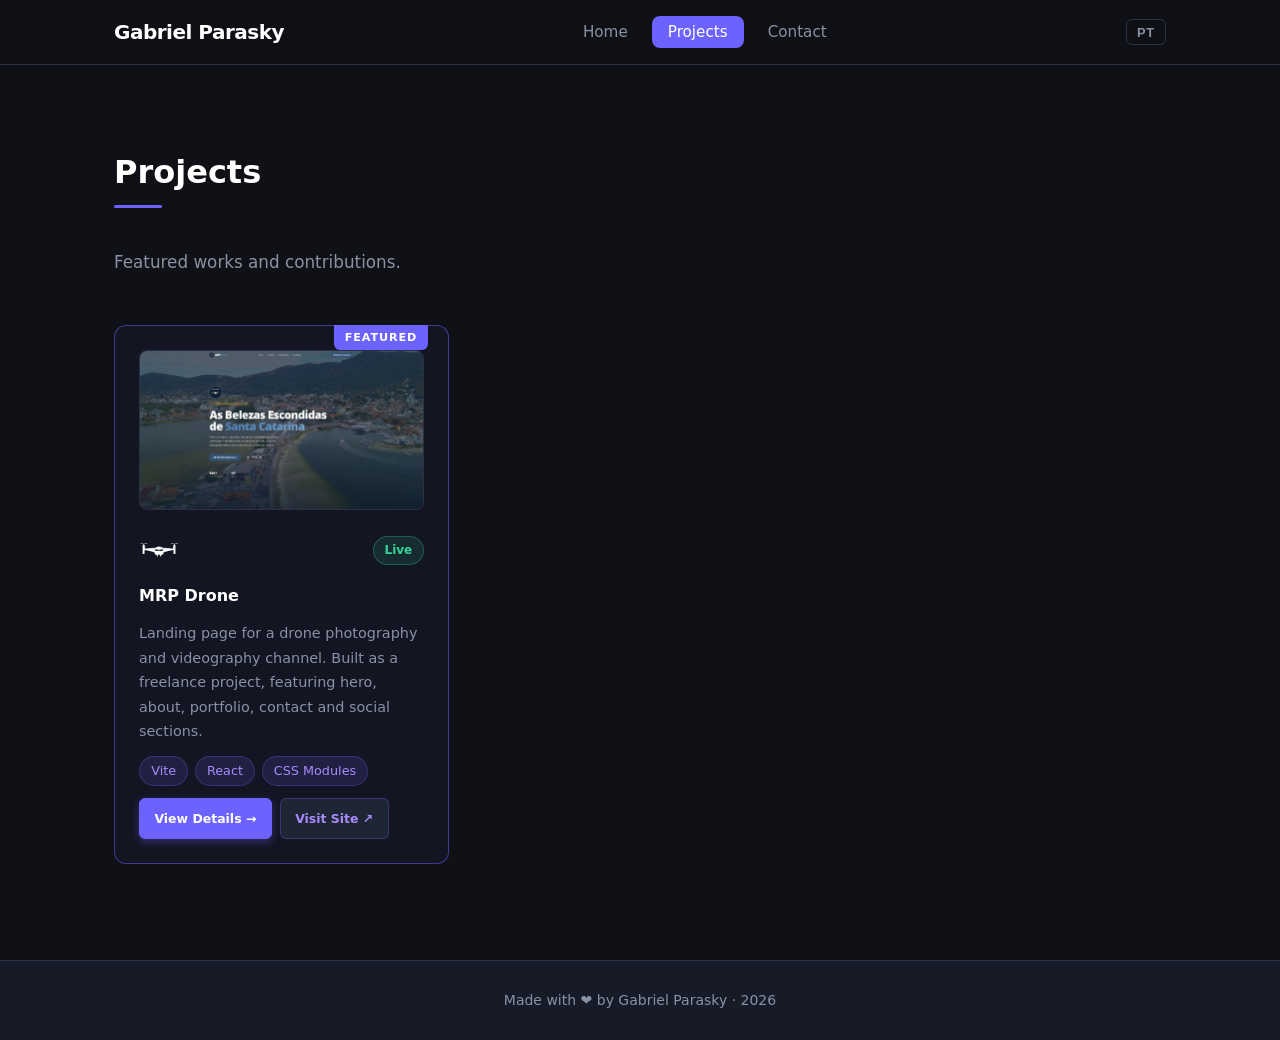
==== projects.html @ 8a205c55 "Improving responsiveness and SEO optimization" ====
<!DOCTYPE html>
<html lang="en" data-current-page="projects">
<head>
  <meta charset="UTF-8" />
  <meta name="viewport" content="width=device-width, initial-scale=1.0" />
  <title>Projects — Gabriel Parasky | Backend Developer</title>

  <!-- ===== SEO: META ===== -->
  <meta name="description" content="Portfolio projects by Gabriel Rodrigo Parasky — Backend Developer specializing in data integration and ETL. Featured work includes MRP Drone, a freelance landing page built with React and Vite." />
  <meta name="author" content="Gabriel Rodrigo Parasky" />
  <meta name="robots" content="index, follow" />

  <link rel="canonical" href="https://gabrielparasky.com.br/projects.html" />

  <!-- ===== SEO: OPEN GRAPH ===== -->
  <meta property="og:type"        content="website" />
  <meta property="og:title"       content="Projects — Gabriel Parasky" />
  <meta property="og:description" content="Featured projects and freelance work by Gabriel Parasky, Backend Developer specializing in Python, data integration and ETL." />
  <meta property="og:url"         content="https://gabrielparasky.com.br/projects.html" />
  <meta property="og:image"       content="https://gabrielparasky.com.br/img/preview.png" />

  <!-- ===== SEO: TWITTER CARD ===== -->
  <meta name="twitter:card"        content="summary" />
  <meta name="twitter:title"       content="Projects — Gabriel Parasky" />
  <meta name="twitter:description" content="Featured projects and freelance work by Gabriel Parasky, Backend Developer." />

  <!-- ===== SEO: JSON-LD ===== -->
  <script type="application/ld+json">
  {
    "@context": "https://schema.org",
    "@type": "CollectionPage",
    "name": "Projects — Gabriel Parasky",
    "description": "Portfolio of projects by Gabriel Rodrigo Parasky, Backend Developer.",
    "url": "https://gabrielparasky.com.br/projects.html",
    "author": {
      "@type": "Person",
      "name": "Gabriel Rodrigo Parasky",
      "url": "https://gabrielparasky.com.br/"
    }
  }
  </script>

  <link rel="icon" href="data:image/svg+xml,%3Csvg xmlns='http://www.w3.org/2000/svg' viewBox='0 0 100 100'%3E%3Ctext y='.9em' font-size='90'%3E%E2%98%95%3C/text%3E%3C/svg%3E" />
  <link rel="stylesheet" href="style.css" />
</head>
<body>

  <header>
    <nav class="navbar">
      <a href="index.html" class="logo">Gabriel Parasky</a>
      <ul class="nav-links">
        <li><a class="nav-link" href="index.html" data-i18n="nav-home">Home</a></li>
        <li><a class="nav-link active" href="projects.html" data-i18n="nav-projects">Projects</a></li>
        <li><a class="nav-link" href="index.html?page=contact" data-i18n="nav-contact">Contact</a></li>
      </ul>
      <div class="nav-right">
        <button class="lang-toggle" id="langToggle" aria-label="Switch language">PT</button>
        <button class="menu-toggle" aria-label="Menu">&#9776;</button>
      </div>
    </nav>
    <div class="mobile-menu" id="mobileMenu">
      <a class="mobile-link" href="index.html" data-i18n="nav-home">Home</a>
      <a class="mobile-link active" href="projects.html" data-i18n="nav-projects">Projects</a>
      <a class="mobile-link" href="index.html?page=contact" data-i18n="nav-contact">Contact</a>
    </div>
  </header>

  <main>
    <div class="container page-wrap">
      <h1 class="section-title" data-i18n="projects-title">Projects</h1>
      <p class="page-sub" data-i18n="projects-sub">Featured works and contributions.</p>

      <div class="projects-grid">

        <article class="project-card featured fade-up">
          <span class="feat-badge" data-i18n="proj-featured">Featured</span>
          <a href="projects/mrp-drone.html" aria-label="View MRP Drone project details">
            <img class="proj-preview" src="img/projects/mrp-drone-preview.png" alt="MRP Drone website — drone photography and videography landing page" loading="lazy" />
          </a>
          <div class="proj-header">
            <img src="img/projects/drone icon.png" alt="MRP Drone logo" class="proj-icon-img" />
            <span class="badge-live" data-i18n="proj-live-status">Live</span>
          </div>
          <h2 data-i18n="proj1-title">MRP Drone</h2>
          <p data-i18n="proj1-desc">Landing page for a drone photography and videography channel. Built as a freelance project, featuring hero, about, portfolio, contact and social sections.</p>
          <div class="tags">
            <span class="tag">Vite</span>
            <span class="tag">React</span>
            <span class="tag">CSS Modules</span>
          </div>
          <div class="proj-links">
            <a href="projects/mrp-drone.html" class="proj-link proj-details">View Details →</a>
            <a href="https://grparasky.github.io/mrp-drone-site/" target="_blank" rel="noopener" class="proj-link proj-demo">Visit Site ↗</a>
          </div>
        </article>

      </div>
    </div>
  </main>

  <footer>
    <div class="container">
      <p><span data-i18n="footer-text">Made with ❤️ by Gabriel Parasky ·</span> <span id="year"></span></p>
    </div>
  </footer>

  <script src="app.js"></script>
  <script>
    if (new URLSearchParams(window.location.search).get('lang') === 'pt') {
      if (typeof applyTranslations === 'function') {
        applyTranslations('pt');
      }
    }
  </script>
</body>
</html>
---- style.css ----
/* ===== RESET & BASE ===== */
*, *::before, *::after { box-sizing: border-box; margin: 0; padding: 0; }

:root {
  --bg:       #0f1117;
  --bg2:      #161b27;
  --bg3:      #1e2535;
  --border:   #2a3145;
  --accent:   #6c63ff;
  --accent2:  #a78bfa;
  --text:     #e2e8f0;
  --muted:    #8892a4;
  --success:  #34d399;
  --radius:   12px;
  --shadow:   0 4px 24px rgba(0,0,0,0.4);
}

html { scroll-behavior: smooth; }

body {
  font-family: 'Segoe UI', system-ui, -apple-system, sans-serif;
  background: var(--bg);
  color: var(--text);
  line-height: 1.7;
  min-height: 100vh;
  display: flex;
  flex-direction: column;
}

a { color: inherit; text-decoration: none; }
strong { color: #fff; }

/* ===== LAYOUT ===== */
.container { max-width: 1100px; margin: 0 auto; padding: 0 1.5rem; }
.page { display: none; flex: 1; }
.page.active { display: block; }
main { flex: 1; }
.page-wrap { padding: 5rem 1.5rem 6rem; max-width: 1100px; margin: 0 auto; }
.page-sub { color: var(--muted); margin-bottom: 3rem; font-size: 1.05rem; }

/* ===== HEADER / NAV ===== */
header {
  position: sticky;
  top: 0;
  z-index: 100;
  background: rgba(15, 17, 23, 0.92);
  backdrop-filter: blur(12px);
  border-bottom: 1px solid var(--border);
}

.navbar {
  max-width: 1100px;
  margin: 0 auto;
  padding: 0 1.5rem;
  height: 64px;
  display: flex;
  align-items: center;
  justify-content: space-between;
}

.logo {
  font-weight: 700;
  font-size: 1.25rem;
  color: #fff;
  letter-spacing: -0.5px;
}

.nav-links {
  list-style: none;
  display: flex;
  gap: 0.5rem;
}

.nav-link {
  padding: 0.45rem 1rem;
  border-radius: 8px;
  cursor: pointer;
  color: var(--muted);
  font-size: 0.95rem;
  transition: color 0.2s, background 0.2s;
}
.nav-link:hover { color: var(--text); background: var(--bg3); }
.nav-link.active { color: #fff; background: var(--accent); }

.nav-right {
  display: flex;
  align-items: center;
  gap: 0.5rem;
}

.lang-toggle {
  background: none;
  border: 1px solid var(--border);
  color: var(--muted);
  font-size: 0.8rem;
  font-weight: 600;
  letter-spacing: 0.05em;
  padding: 0.3rem 0.65rem;
  border-radius: 6px;
  cursor: pointer;
  transition: color 0.2s, border-color 0.2s, background 0.2s;
}
.lang-toggle:hover {
  color: var(--text);
  border-color: var(--accent);
  background: var(--bg3);
}

.menu-toggle {
  display: none;
  background: none;
  border: none;
  color: var(--text);
  font-size: 1.5rem;
  cursor: pointer;
  padding: 0.25rem;
}

/* mobile menu */
.mobile-menu {
  display: none;
  flex-direction: column;
  padding: 0.5rem 1.5rem 1rem;
  gap: 0.25rem;
  border-top: 1px solid var(--border);
}
.mobile-menu.open { display: flex; }
.mobile-link {
  padding: 0.6rem 0.75rem;
  border-radius: 8px;
  cursor: pointer;
  color: var(--muted);
  font-size: 0.95rem;
  transition: color 0.2s, background 0.2s;
}
.mobile-link:hover { color: var(--text); background: var(--bg3); }
.mobile-link.active { color: #fff; background: var(--accent); }

/* ===== SECTION TITLE ===== */
.section-title {
  font-size: clamp(1.6rem, 3vw, 2rem);
  font-weight: 700;
  color: #fff;
  margin-bottom: 2.5rem;
  position: relative;
  display: inline-block;
}
.section-title::after {
  content: '';
  display: block;
  height: 3px;
  width: 48px;
  background: var(--accent);
  border-radius: 2px;
  margin-top: 6px;
}

/* ===== HERO ===== */
.hero {
  min-height: calc(100vh - 64px);
  display: flex;
  align-items: center;
  justify-content: center;
  text-align: center;
  padding: 4rem 1.5rem;
  background: radial-gradient(ellipse 80% 60% at 50% 0%, rgba(108,99,255,0.15) 0%, transparent 70%);
}

.hero-content { max-width: 680px; }

.hero-content {
  animation: heroFadeUp 0.75s ease both;
}
@keyframes heroFadeUp {
  from { opacity: 0; transform: translateY(28px); }
  to   { opacity: 1; transform: translateY(0); }
}

.hero h1 {
  font-size: clamp(2.2rem, 5vw, 3.2rem);
  font-weight: 800;
  color: #fff;
  letter-spacing: -1px;
  line-height: 1.1;
}

.role {
  margin-top: 0.75rem;
  font-size: 1.2rem;
  color: var(--accent2);
  font-weight: 500;
}

.tagline {
  margin: 1.25rem 0 2rem;
  color: var(--muted);
  font-size: 1.05rem;
}

.hero-btns { display: flex; gap: 1rem; justify-content: center; flex-wrap: wrap; }

/* ===== BUTTONS ===== */
.btn {
  padding: 0.7rem 1.6rem;
  border-radius: 8px;
  font-size: 0.95rem;
  font-weight: 600;
  cursor: pointer;
  border: none;
  transition: transform 0.15s, opacity 0.15s, box-shadow 0.15s;
}
.btn:hover { transform: translateY(-2px); opacity: 0.92; }
.btn:active { transform: translateY(0); }
.btn-primary {
  background: var(--accent);
  color: #fff;
  box-shadow: 0 4px 14px rgba(108,99,255,0.4);
}
.btn-outline {
  background: transparent;
  color: var(--text);
  border: 1.5px solid var(--border);
}
.btn-outline:hover { border-color: var(--accent); color: var(--accent2); }
.btn-full { width: 100%; justify-content: center; }

/* ===== ABOUT ===== */
.about {
  padding: 5rem 0;
  background: var(--bg2);
  border-top: 1px solid var(--border);
  border-bottom: 1px solid var(--border);
}

.about-grid {
  display: grid;
  grid-template-columns: 220px 1fr 280px;
  gap: 2.5rem;
  align-items: center;
}

.about-photo {
  position: sticky;
  top: 88px;
  align-self: start;
  background: var(--bg3);
  border: 1px solid var(--border);
  border-radius: var(--radius);
  overflow: hidden;
  aspect-ratio: 3 / 4;
}
.profile-photo {
  width: 100%;
  height: 100%;
  object-fit: cover;
  display: block;
}


.about-text p { color: var(--muted); margin-bottom: 1rem; }

.info-grid {
  display: grid;
  grid-template-columns: 1fr 1fr;
  gap: 1rem;
  margin-top: 1.75rem;
}
.info-item {
  background: var(--bg3);
  border: 1px solid var(--border);
  border-radius: var(--radius);
  padding: 0.9rem 1rem;
  display: flex;
  flex-direction: column;
  gap: 0.3rem;
}
.info-label { font-size: 0.75rem; text-transform: uppercase; letter-spacing: 0.08em; color: var(--muted); }
.badge-available {
  display: inline-block;
  align-self: flex-start;
  background: rgba(52,211,153,0.15);
  color: var(--success);
  border: 1px solid rgba(52,211,153,0.3);
  border-radius: 20px;
  padding: 0.15rem 0.65rem;
  font-size: 0.8rem;
  font-weight: 600;
}

.skills-panel {
  background: var(--bg3);
  border: 1px solid var(--border);
  border-radius: var(--radius);
  padding: 1.75rem;
}
.skills-panel h3 { color: #fff; font-size: 1rem; margin-bottom: 1.25rem; }
.skill-group { margin-bottom: 1.25rem; }
.skill-group:last-child { margin-bottom: 0; }
.skill-group h4 { font-size: 0.8rem; text-transform: uppercase; letter-spacing: 0.08em; color: var(--muted); margin-bottom: 0.6rem; }

.tags { display: flex; flex-wrap: wrap; gap: 0.4rem; }
.tag {
  background: rgba(108,99,255,0.15);
  color: var(--accent2);
  border: 1px solid rgba(108,99,255,0.3);
  border-radius: 20px;
  padding: 0.2rem 0.7rem;
  font-size: 0.8rem;
  font-weight: 500;
}

/* ===== TRANSITION CALLOUT (About section) ===== */
.transition-callout {
  display: flex;
  flex-direction: column;
  gap: 0.4rem;
  background: rgba(108,99,255,0.07);
  border: 1px solid rgba(108,99,255,0.2);
  border-left: 3px solid var(--accent);
  border-radius: var(--radius);
  padding: 0.9rem 1.1rem;
  margin-top: 1.25rem;
}
.callout-label {
  font-size: 0.72rem;
  font-weight: 700;
  text-transform: uppercase;
  letter-spacing: 0.1em;
  color: var(--accent2);
}
.transition-callout p {
  color: var(--muted);
  font-size: 0.88rem;
  line-height: 1.65;
  margin: 0;
}

/* ===== CURRENTLY LEARNING SECTION ===== */
.learning {
  padding: 5rem 0;
  border-top: 1px solid var(--border);
  border-bottom: 1px solid var(--border);
}
.learning-grid {
  display: grid;
  grid-template-columns: 1fr 320px;
  gap: 2.5rem;
  align-items: start;
}
.learning-text p {
  color: var(--muted);
  margin-bottom: 1rem;
  line-height: 1.75;
}
.learning-text p:last-child { margin-bottom: 0; }
.learning-note {
  font-size: 0.82rem;
  color: var(--muted);
  margin-top: 1rem;
  font-style: italic;
}

/* ===== EXPERIENCE ===== */
.experience { padding: 5rem 0; }

.timeline { position: relative; padding-left: 1.5rem; }
.timeline::before {
  content: '';
  position: absolute;
  left: 7px;
  top: 0;
  bottom: 0;
  width: 2px;
  background: var(--border);
}

.timeline-item { position: relative; margin-bottom: 2.5rem; padding-left: 1.75rem; }
.timeline-item:last-child { margin-bottom: 0; }

.timeline-extra {
  max-height: 0;
  overflow: hidden;
  transition: max-height 0.4s ease, opacity 0.3s ease;
  opacity: 0;
  /* compensate so the absolutely-positioned tl-dot isn't clipped */
  margin-left: -2rem;
  padding-left: 2rem;
}
.timeline-extra.open {
  max-height: 1400px;
  opacity: 1;
}

.exp-toggle-wrap {
  margin-top: 2rem;
  text-align: center;
}
.exp-toggle {
  font-size: 0.9rem;
  padding: 0.5rem 1.5rem;
}

.tl-dot {
  position: absolute;
  left: -1.5rem;
  top: 6px;
  width: 14px;
  height: 14px;
  border-radius: 50%;
  background: var(--accent);
  border: 3px solid var(--bg);
  box-shadow: 0 0 0 2px var(--accent);
}

.tl-content {
  background: var(--bg2);
  border: 1px solid var(--border);
  border-radius: var(--radius);
  padding: 1.25rem 1.5rem;
}

.tl-header {
  display: flex;
  justify-content: space-between;
  align-items: flex-start;
  flex-wrap: wrap;
  gap: 0.5rem;
  margin-bottom: 0.75rem;
}
.tl-header h3 { font-size: 1rem; color: #fff; }
.company { font-size: 0.85rem; color: var(--accent2); margin-top: 2px; }
.period {
  font-size: 0.8rem;
  color: var(--muted);
  background: var(--bg3);
  padding: 0.2rem 0.65rem;
  border-radius: 20px;
  white-space: nowrap;
}
.tl-content > p { color: var(--muted); font-size: 0.93rem; }

/* ===== EDUCATION ===== */
.education {
  padding: 5rem 0;
  background: var(--bg2);
  border-top: 1px solid var(--border);
}

.edu-grid { display: grid; grid-template-columns: 1fr 1fr; gap: 1.5rem; }
.edu-card {
  background: var(--bg3);
  border: 1px solid var(--border);
  border-radius: var(--radius);
  padding: 1.5rem;
  display: flex;
  gap: 1rem;
  align-items: flex-start;
  transition: border-color 0.2s;
}
.edu-icon { font-size: 2rem; line-height: 1; }
.edu-card h3 { font-size: 0.95rem; color: #fff; margin-bottom: 0.3rem; }
.edu-place { font-size: 0.85rem; color: var(--accent2); }
.edu-year { font-size: 0.8rem; color: var(--muted); margin-top: 0.25rem; }

/* ===== WIP BOX ===== */
.wip-box {
  display: flex;
  flex-direction: column;
  align-items: center;
  justify-content: center;
  text-align: center;
  gap: 1rem;
  padding: 5rem 2rem;
  background: var(--bg2);
  border: 2px dashed var(--border);
  border-radius: var(--radius);
  max-width: 520px;
  margin: 0 auto;
}
.wip-icon { font-size: 3rem; }
.wip-box h3 { font-size: 1.4rem; color: #fff; }
.wip-box p { color: var(--muted); }

.badge-wip {
  display: inline-block;
  background: rgba(251,191,36,0.12);
  color: #fbbf24;
  border: 1px solid rgba(251,191,36,0.3);
  border-radius: 20px;
  padding: 0.2rem 0.65rem;
  font-size: 0.75rem;
  font-weight: 600;
}

.badge-live {
  display: inline-block;
  background: rgba(52,211,153,0.12);
  color: var(--success);
  border: 1px solid rgba(52,211,153,0.3);
  border-radius: 20px;
  padding: 0.2rem 0.65rem;
  font-size: 0.75rem;
  font-weight: 600;
}

.proj-preview {
  width: 100%;
  height: 160px;
  object-fit: cover;
  object-position: top;
  border-radius: 8px;
  border: 1px solid var(--border);
}

/* ===== PROJECTS ===== */
.projects-grid {
  display: grid;
  grid-template-columns: repeat(auto-fill, minmax(320px, 1fr));
  gap: 1.5rem;
}

.project-card {
  background: var(--bg2);
  border: 1px solid var(--border);
  border-radius: var(--radius);
  padding: 1.5rem;
  position: relative;
  display: flex;
  flex-direction: column;
  gap: 0.75rem;
  transition: border-color 0.2s, transform 0.2s, box-shadow 0.2s;
}
.project-card:hover {
  border-color: var(--accent);
  transform: translateY(-4px);
  box-shadow: 0 8px 32px rgba(108,99,255,0.25);
  cursor: pointer;
}

.project-card.featured { border-color: rgba(108,99,255,0.5); background: rgba(108,99,255,0.05); }

.feat-badge {
  position: absolute;
  top: -1px;
  right: 1.25rem;
  background: var(--accent);
  color: #fff;
  font-size: 0.7rem;
  font-weight: 700;
  text-transform: uppercase;
  letter-spacing: 0.08em;
  padding: 0.2rem 0.65rem;
  border-radius: 0 0 6px 6px;
}

.proj-header { display: flex; justify-content: space-between; align-items: center; }
.proj-icon { font-size: 2rem; }
.proj-icon-img { width: 2.5rem; height: 2.5rem; object-fit: contain; }
.proj-links { display: flex; gap: 0.5rem; }
.proj-link {
  font-size: 0.78rem;
  font-weight: 600;
  padding: 0.55rem 0.9rem;
  border-radius: 6px;
  background: var(--bg3);
  border: 1px solid var(--border);
  color: var(--muted);
  transition: color 0.2s, border-color 0.2s;
}
.proj-link:hover { color: var(--text); border-color: var(--muted); }
.proj-link.proj-details {
  background: var(--accent);
  color: #fff;
  border-color: var(--accent);
  box-shadow: 0 3px 10px rgba(108,99,255,0.35);
}
.proj-link.proj-details:hover {
  background: var(--accent2);
  border-color: var(--accent2);
  color: #fff;
  opacity: 1;
}
.proj-link.proj-demo { color: var(--accent2); border-color: rgba(108,99,255,0.3); }
.proj-link.proj-demo:hover { background: rgba(108,99,255,0.15); border-color: var(--accent); }

.project-card h2,
.project-card h3 { font-size: 1rem; color: #fff; }
.project-card > a { display: block; }
.project-card p { color: var(--muted); font-size: 0.9rem; flex: 1; }

/* ===== CONTACT ===== */
.contact-grid {
  display: grid;
  grid-template-columns: 1fr 1.4fr;
  gap: 3rem;
  align-items: start;
}

.contact-info h3 { font-size: 1.2rem; color: #fff; margin-bottom: 0.75rem; }
.contact-info > p { color: var(--muted); margin-bottom: 1.75rem; }

.contact-links { display: flex; flex-direction: column; gap: 0.75rem; }
.contact-item {
  display: flex;
  align-items: center;
  gap: 1rem;
  padding: 1rem 1.25rem;
  background: var(--bg2);
  border: 1px solid var(--border);
  border-radius: var(--radius);
  transition: border-color 0.2s, transform 0.15s;
}
.contact-item:hover { border-color: var(--accent); transform: translateX(4px); }
.c-icon { font-size: 1.5rem; }
.contact-item div { display: flex; flex-direction: column; gap: 0.15rem; }
.contact-item strong { font-size: 0.9rem; color: #fff; }
.contact-item span { font-size: 0.82rem; color: var(--muted); }

/* ===== FORM ===== */
.contact-form {
  background: var(--bg2);
  border: 1px solid var(--border);
  border-radius: var(--radius);
  padding: 2rem;
  display: flex;
  flex-direction: column;
  gap: 1.25rem;
}

.form-group { display: flex; flex-direction: column; gap: 0.4rem; }
.form-group label { font-size: 0.85rem; font-weight: 600; color: var(--text); }

.contact-form input,
.contact-form textarea {
  background: var(--bg3);
  border: 1.5px solid var(--border);
  border-radius: 8px;
  padding: 0.65rem 0.9rem;
  color: var(--text);
  font-size: 0.95rem;
  font-family: inherit;
  transition: border-color 0.2s, box-shadow 0.2s;
  resize: vertical;
}
.contact-form input::placeholder,
.contact-form textarea::placeholder { color: var(--muted); }
.contact-form input:focus,
.contact-form textarea:focus {
  outline: none;
  border-color: var(--accent);
  box-shadow: 0 0 0 3px rgba(108,99,255,0.15);
}

.form-success {
  display: none;
  background: rgba(52,211,153,0.1);
  border: 1px solid rgba(52,211,153,0.3);
  color: var(--success);
  border-radius: 8px;
  padding: 0.75rem 1rem;
  font-size: 0.9rem;
  text-align: center;
}
.form-success.show { display: block; }

/* ===== SCROLL ANIMATIONS ===== */
.fade-up {
  opacity: 0;
  transform: translateY(28px);
  transition: opacity 0.6s ease, transform 0.6s ease;
}
.fade-up.visible {
  opacity: 1;
  transform: translateY(0);
}

/* ===== FOOTER ===== */
footer {
  border-top: 1px solid var(--border);
  padding: 1.75rem 0;
  text-align: center;
  color: var(--muted);
  font-size: 0.875rem;
  background: var(--bg2);
}

/* ===== RESPONSIVE — TABLET ===== */
@media (max-width: 960px) and (min-width: 769px) {
  .about-grid {
    grid-template-columns: 180px 1fr;
    grid-template-rows: auto auto;
  }
  .about-photo { position: static; max-width: 180px; }
  .skills-panel { grid-column: 1 / -1; }
}

/* ===== RESPONSIVE — MOBILE ===== */
@media (max-width: 768px) {
  .nav-links { display: none; }
  .menu-toggle { display: block; }

  .about-grid { grid-template-columns: 1fr; }
  .about-photo { position: static; aspect-ratio: 1 / 1; max-width: 180px; }
  .contact-grid { grid-template-columns: 1fr; }

  .info-grid { grid-template-columns: 1fr; }

  .edu-grid { grid-template-columns: 1fr; }

  .projects-grid { grid-template-columns: 1fr; }

  .hero-btns { flex-direction: column; align-items: center; }
  .hero-btns .btn { width: 100%; max-width: 280px; }

  .tl-header { flex-direction: column; }

  .page-wrap { padding: 3rem 1.25rem 4rem; }

  .about, .experience, .education, .learning { padding: 3.5rem 0; }
  .learning-grid { grid-template-columns: 1fr; }
}
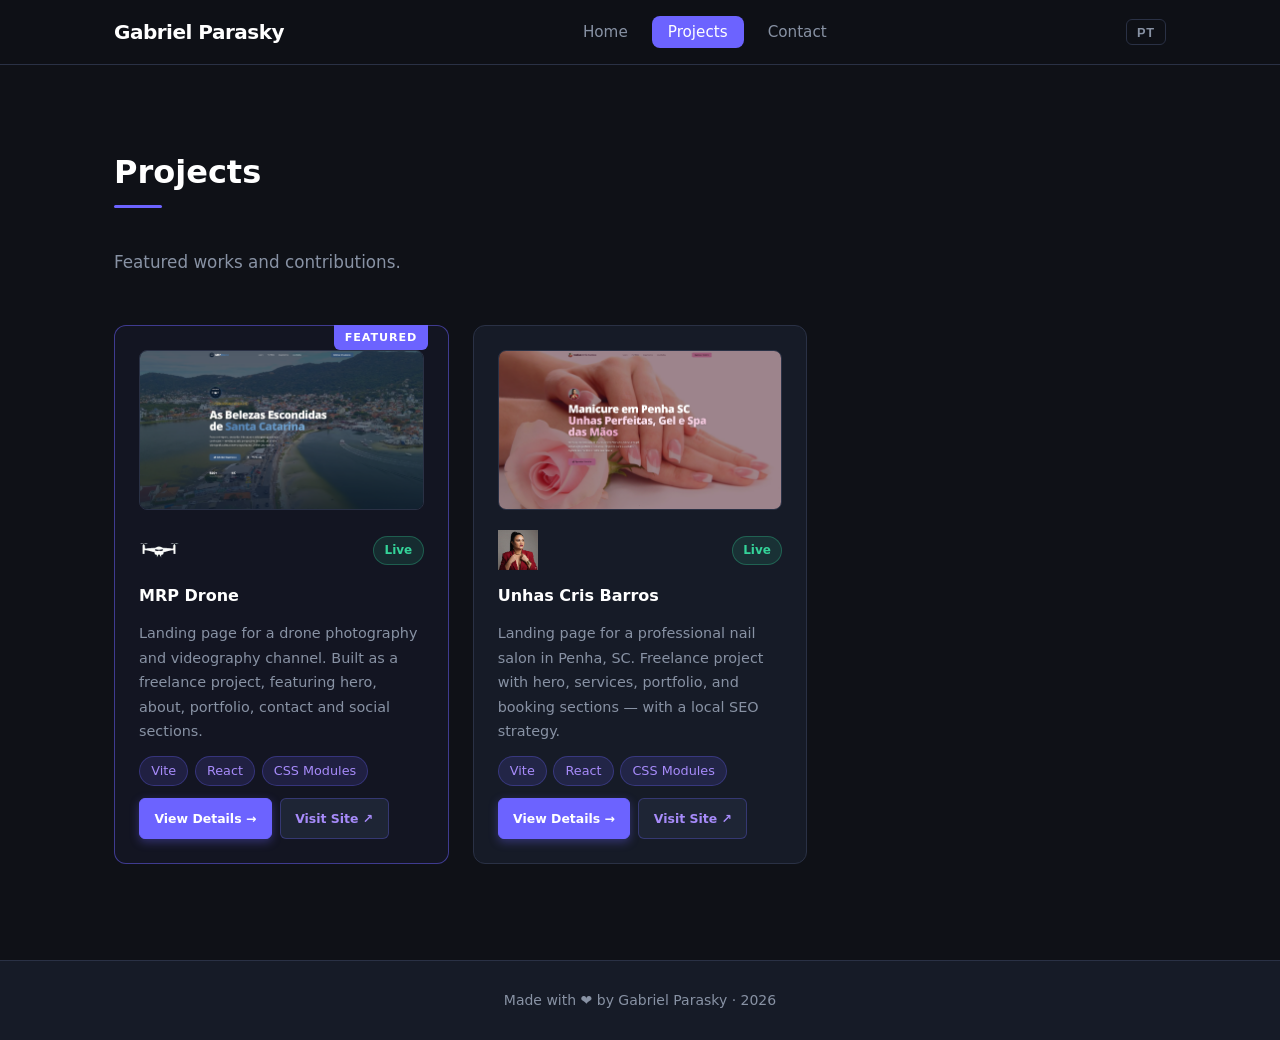
==== commit 707e483b: "Includind unhas-cris-barros-site on Projects page" ====
--- a/projects.html
+++ b/projects.html
@@ -94,6 +94,27 @@
           </div>
         </article>
 
+        <article class="project-card fade-up">
+          <a href="projects/unhas-cris-barros.html" aria-label="View Unhas Cris Barros project details">
+            <img class="proj-preview" src="img/projects/unhas-cris-barros-preview.png" alt="Unhas Cris Barros website — nail salon landing page in Penha, SC" loading="lazy" />
+          </a>
+          <div class="proj-header">
+            <img src="img/projects/unhas-cris-barros-icon.jpg" alt="Unhas Cris Barros logo" class="proj-icon-img" />
+            <span class="badge-live" data-i18n="proj-live-status">Live</span>
+          </div>
+          <h2 data-i18n="proj2-title">Unhas Cris Barros</h2>
+          <p data-i18n="proj2-desc">Landing page for a professional nail salon in Penha, SC. Freelance project with hero, services, portfolio, and booking sections — with a local SEO strategy.</p>
+          <div class="tags">
+            <span class="tag">Vite</span>
+            <span class="tag">React</span>
+            <span class="tag">CSS Modules</span>
+          </div>
+          <div class="proj-links">
+            <a href="projects/unhas-cris-barros.html" class="proj-link proj-details">View Details →</a>
+            <a href="https://grparasky.github.io/unhas-cris-barros-site/" target="_blank" rel="noopener" class="proj-link proj-demo">Visit Site ↗</a>
+          </div>
+        </article>
+
       </div>
     </div>
   </main>
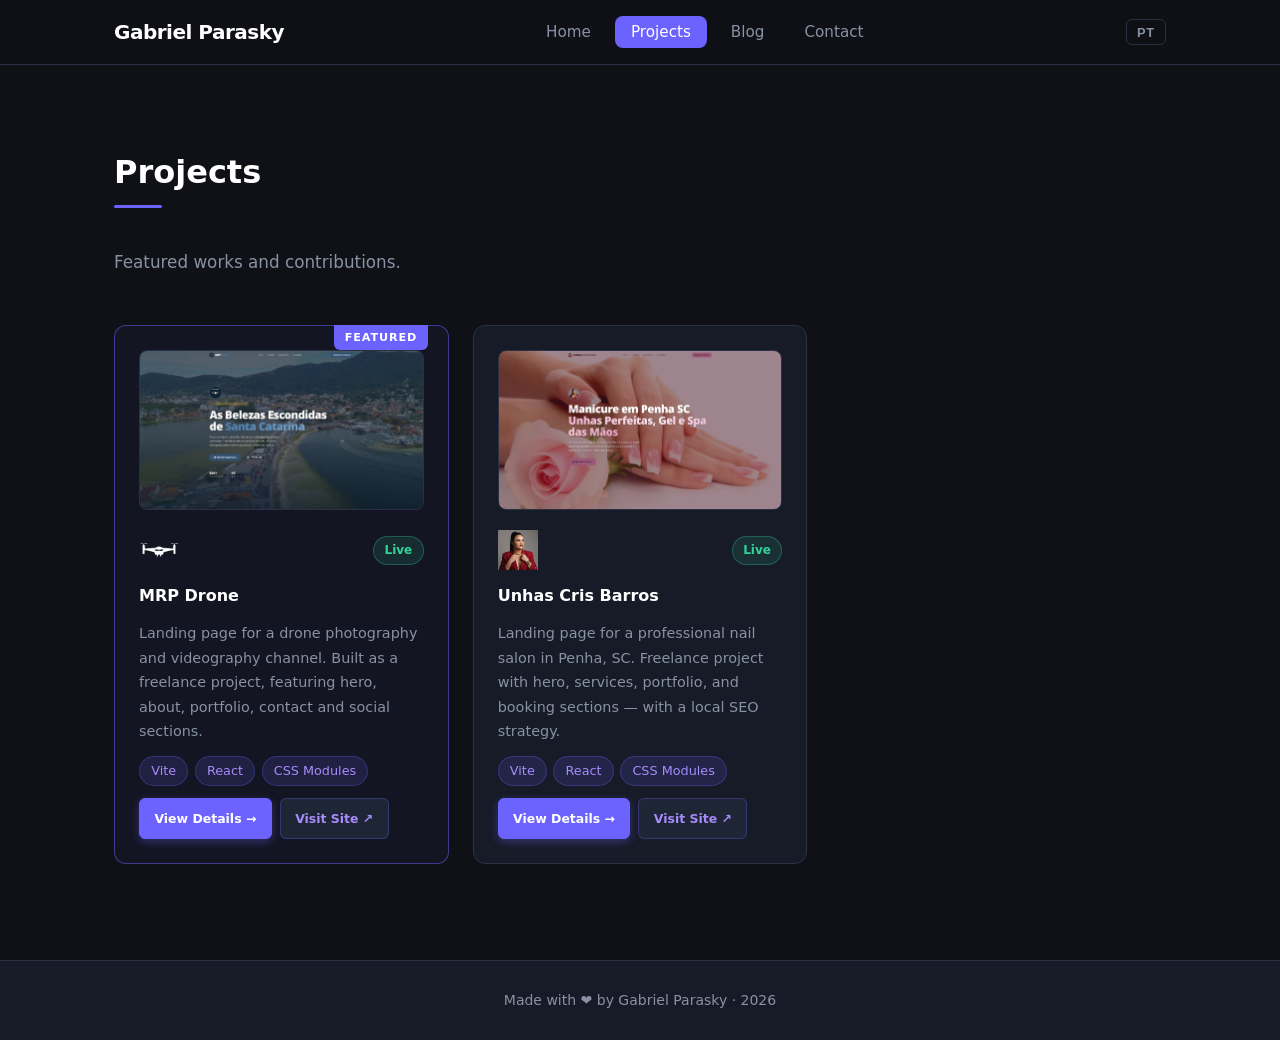
==== commit 18ec4ca8: "feat: Improving SEO in all pages" ====
--- a/projects.html
+++ b/projects.html
@@ -18,11 +18,13 @@
   <meta property="og:description" content="Featured projects and freelance work by Gabriel Parasky, Backend Developer specializing in Python, data integration and ETL." />
   <meta property="og:url"         content="https://gabrielparasky.com.br/projects.html" />
   <meta property="og:image"       content="https://gabrielparasky.com.br/img/preview.png" />
+  <meta property="og:locale"      content="pt_BR" />
 
   <!-- ===== SEO: TWITTER CARD ===== -->
-  <meta name="twitter:card"        content="summary" />
+  <meta name="twitter:card"        content="summary_large_image" />
   <meta name="twitter:title"       content="Projects — Gabriel Parasky" />
   <meta name="twitter:description" content="Featured projects and freelance work by Gabriel Parasky, Backend Developer." />
+  <meta name="twitter:image"       content="https://gabrielparasky.com.br/img/preview.png" />
 
   <!-- ===== SEO: JSON-LD ===== -->
   <script type="application/ld+json">
@@ -51,6 +53,7 @@
       <ul class="nav-links">
         <li><a class="nav-link" href="index.html" data-i18n="nav-home">Home</a></li>
         <li><a class="nav-link active" href="projects.html" data-i18n="nav-projects">Projects</a></li>
+        <li><a class="nav-link" href="blog.html" data-i18n="nav-blog">Blog</a></li>
         <li><a class="nav-link" href="index.html?page=contact" data-i18n="nav-contact">Contact</a></li>
       </ul>
       <div class="nav-right">
@@ -61,6 +64,7 @@
     <div class="mobile-menu" id="mobileMenu">
       <a class="mobile-link" href="index.html" data-i18n="nav-home">Home</a>
       <a class="mobile-link active" href="projects.html" data-i18n="nav-projects">Projects</a>
+      <a class="mobile-link" href="blog.html" data-i18n="nav-blog">Blog</a>
       <a class="mobile-link" href="index.html?page=contact" data-i18n="nav-contact">Contact</a>
     </div>
   </header>
@@ -75,10 +79,10 @@
         <article class="project-card featured fade-up">
           <span class="feat-badge" data-i18n="proj-featured">Featured</span>
           <a href="projects/mrp-drone.html" aria-label="View MRP Drone project details">
-            <img class="proj-preview" src="img/projects/mrp-drone-preview.png" alt="MRP Drone website — drone photography and videography landing page" loading="lazy" />
+            <img class="proj-preview" src="img/projects/mrp-drone-preview.webp" alt="MRP Drone website — drone photography and videography landing page" loading="lazy" width="2556" height="1267" />
           </a>
           <div class="proj-header">
-            <img src="img/projects/drone icon.png" alt="MRP Drone logo" class="proj-icon-img" />
+            <img src="img/projects/drone icon.webp" alt="MRP Drone logo" class="proj-icon-img" width="114" height="46" />
             <span class="badge-live" data-i18n="proj-live-status">Live</span>
           </div>
           <h2 data-i18n="proj1-title">MRP Drone</h2>
@@ -96,10 +100,10 @@
 
         <article class="project-card fade-up">
           <a href="projects/unhas-cris-barros.html" aria-label="View Unhas Cris Barros project details">
-            <img class="proj-preview" src="img/projects/unhas-cris-barros-preview.png" alt="Unhas Cris Barros website — nail salon landing page in Penha, SC" loading="lazy" />
+            <img class="proj-preview" src="img/projects/unhas-cris-barros-preview.webp" alt="Unhas Cris Barros website — nail salon landing page in Penha, SC" loading="lazy" width="2557" height="1272" />
           </a>
           <div class="proj-header">
-            <img src="img/projects/unhas-cris-barros-icon.jpg" alt="Unhas Cris Barros logo" class="proj-icon-img" />
+            <img src="img/projects/unhas-cris-barros-icon.webp" alt="Unhas Cris Barros logo" class="proj-icon-img" width="500" height="500" />
             <span class="badge-live" data-i18n="proj-live-status">Live</span>
           </div>
           <h2 data-i18n="proj2-title">Unhas Cris Barros</h2>
